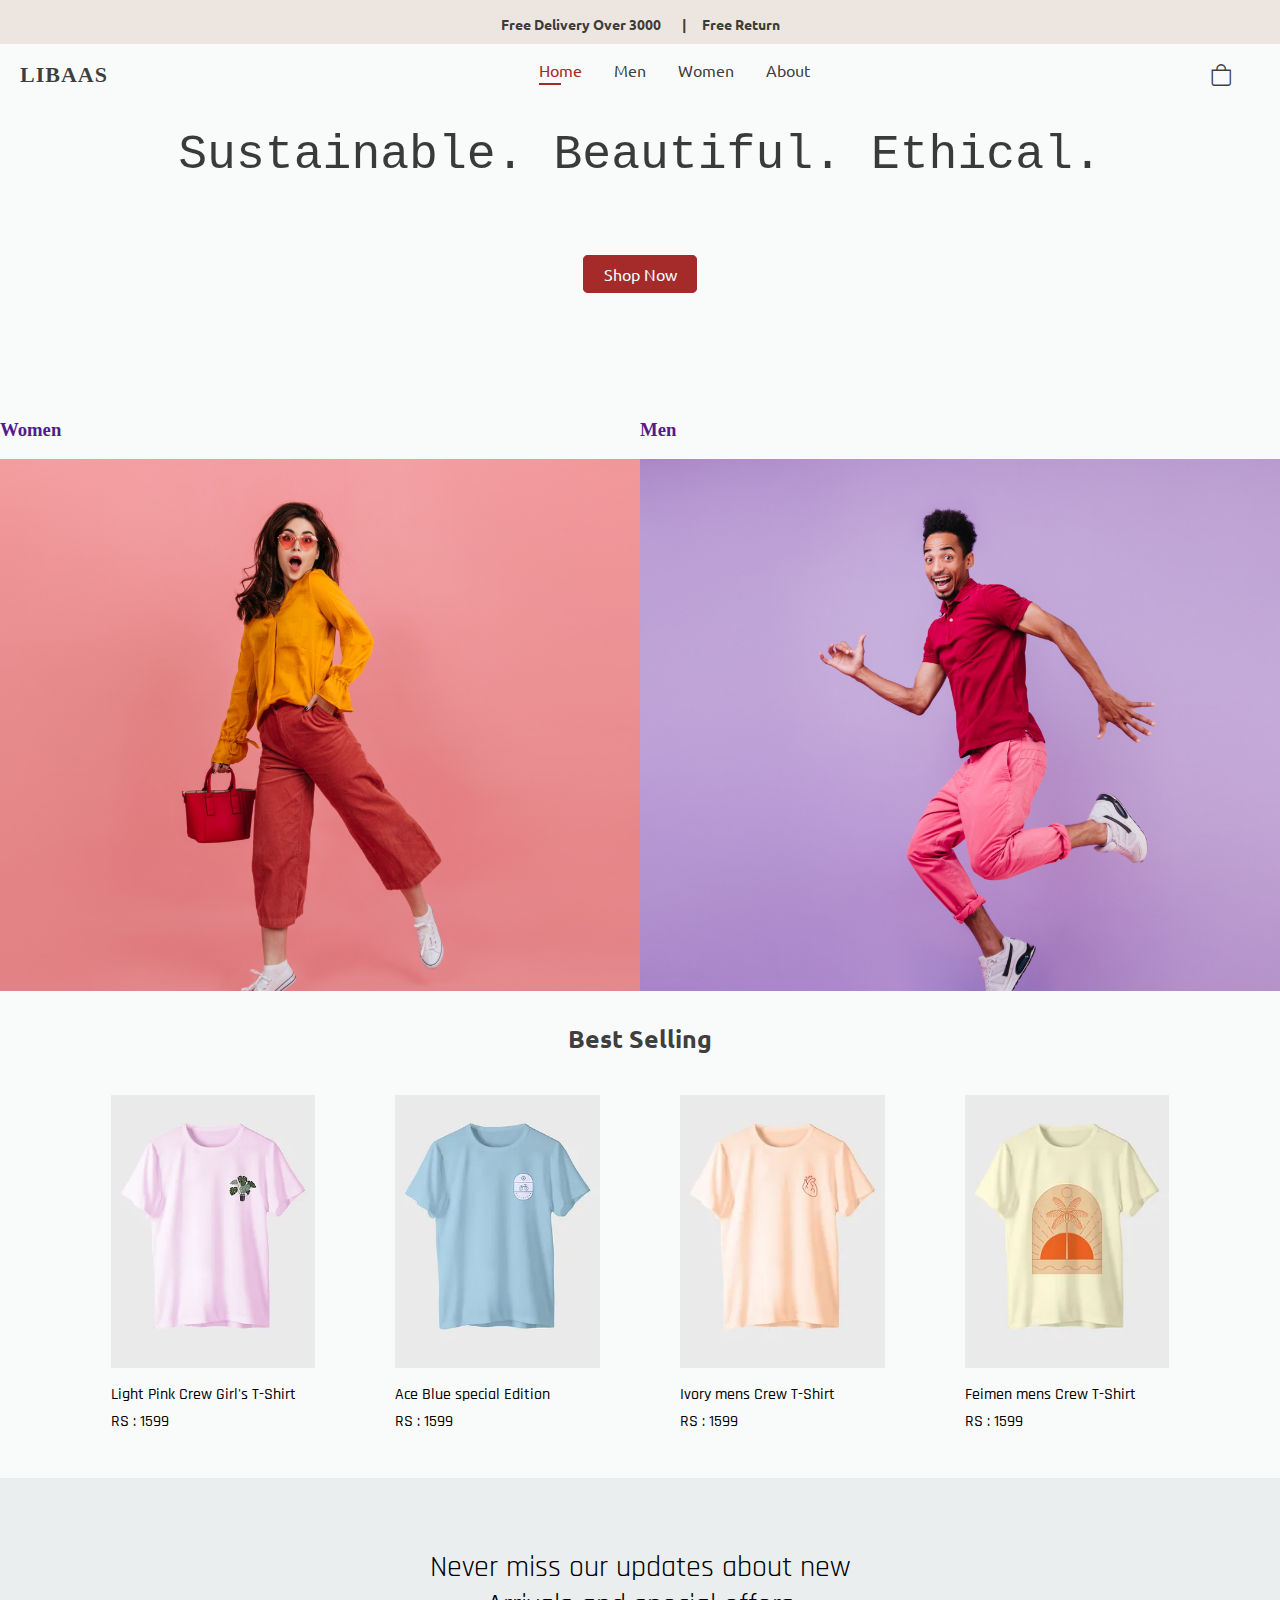
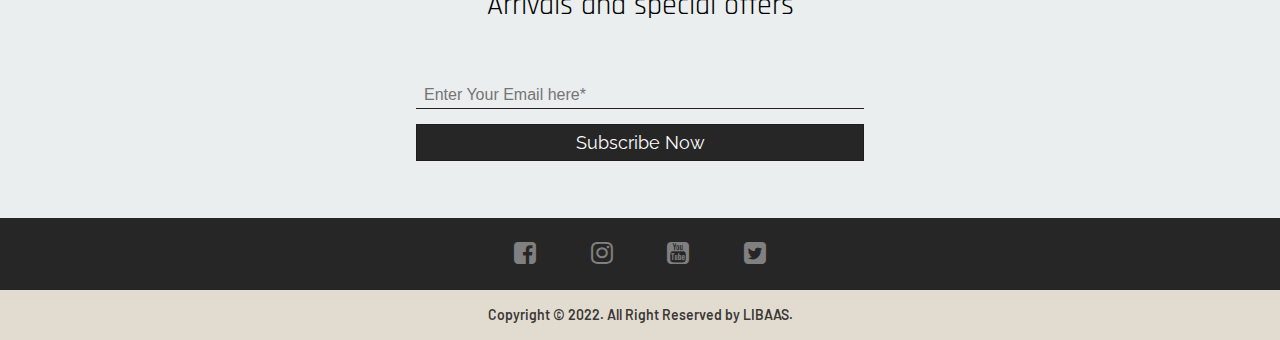
==== index.html @ 59c82730 "testing commit" ====
<!DOCTYPE html>
<html lang="en">
<head>
    <meta charset="UTF-8">
    <meta http-equiv="X-UA-Compatible" content="IE=edge">
    <meta name="viewport" content="width=device-width, initial-scale=1.0">
    <link rel="stylesheet" href="/style/style.css">
    <link rel="preconnect" href="https://fonts.googleapis.com">
    <link rel="preconnect" href="https://fonts.gstatic.com" crossorigin>
    <link href="https://fonts.googleapis.com/css2?family=Rajdhani:wght@300;400;500&family=Ubuntu:ital,wght@0,300;0,400;1,300&display=swap" rel="stylesheet">
    
    <link rel="preconnect" href="https://fonts.googleapis.com">
    <link rel="preconnect" href="https://fonts.gstatic.com" crossorigin>
    <link href="https://fonts.googleapis.com/css2?family=Rajdhani:wght@300;400;500;600;700&display=swap" rel="stylesheet">
    <link rel="preconnect" href="https://fonts.googleapis.com">
    <link rel="preconnect" href="https://fonts.googleapis.com">
    <link rel="preconnect" href="https://fonts.gstatic.com" crossorigin>
    <link href="https://fonts.googleapis.com/css2?family=Raleway:wght@100;200;300;400&display=swap" rel="stylesheet">
    <link rel="preconnect" href="https://fonts.googleapis.com">
    <link rel="preconnect" href="https://fonts.gstatic.com" crossorigin>
    <link href="https://fonts.googleapis.com/css2?family=Barlow:wght@100;200&display=swap" rel="stylesheet">

      
    <title>Libaas </title>
     

     <link rel="stylesheet" href="https://stackpath.bootstrapcdn.com/font-awesome/4.7.0/css/font-awesome.min.css">
    <link rel="stylesheet" href="https://cdnjs.cloudflare.com/ajax/libs/font-awesome/4.7.0/css/font-awesome.min.css">

    <link rel="stylesheet" href="https://cdn.jsdelivr.net/npm/bootstrap-icons@1.7.2/font/bootstrap-icons.css"> 
</head>
<body>

    <!-- Header Section -->
            
    <header>   

    <section id="header">
        <section id="top-msg">
            <h3>
                Free Delivery Over 3000 &nbsp; &nbsp; &nbsp; | &nbsp; &nbsp; <a href="return_policy.html">Free Return</a>
            </h3>
        </section>
        <section id="navbar">
            
            <a id="logo" href="" onclick="window.location.reload(true)" style="letter-spacing:1px ;"> LIBAAS </a>
            <nav id="nav-menu">
                <ul>
                    <li class="nav-items" ><a class="home1" href="index.html">Home</a></li>
                    <li class="nav-items"><a href="men.html">Men</a></li>
                    <li class="nav-items"><a href="woman.html">Women</a></li>
                    <li class="nav-items"><a href="about.html">About</a></li>
                    <li class="nav-items" id="Nav-cart"><a href="#"><i class='bi bi-bag icon-large' ></i></a></li>
                    
                </ul>
            </nav>
           
        </section>

        </section>
    </header>   
    
            <!-- Mid Mag Section -->

        <section id="mid-msg">

            <article class="msg">
                <h1>Sustainable. Beautiful. Ethical.</h1>
            </article>
            
        </section>




        <section class="button">
            <div class="btn">

                <a href="">Shop Now</a>

            </div>
        </section>


<!-- Product Category Section -->

 
        <section id="Category">
            <div class="image">

                
                     <a href="">
                            <div class="category-name">
            
                                <h3>
                                    Women
                                </h3>
            
                            </div>
                            <div class="image-sec">

                                <div class="img">
    
                                    <img src="image/woman-main.jpg" alt="retry" style="width:100% ; height: 100%;">
                                     
                                </div>
                                <div class="image-heading">
                                    <p class="women-heading">Women</p>
                                </div>
                            </div>
                        </a>
                   
            </div>
            <div class="image">

                
                <a href="">
                    <div class="category-name">
                     <h3>
                         Men
                     </h3>
                 </div>
                 <div class="image-sec">

                     <div class="img">
 
                                 <img src="image/man-main.jpg" alt="retry" style="width:100%; height:100% ;">
                             </div>
                             
                             <div class="image-heading"  >
                                 <p class="men-heading">Men</p>
                             </div>
                 </div>
                        </a>

            </div>

        </section>

<!-- Product Sale Section -->

        <section id="Product-Best-Sale-Section">
            <h2>Best Selling</h2>
            <div class="product-container">

                <div class="product-card" >
                   <a href=""> <img src="image/b1.webp" alt="" class="product-img">
                   </a>
                   <p class="product-detail">Light Pink Crew Girl's T-Shirt</p>
                   <p class="product-price">RS :&nbsp;1599</p>
                </div>

                <div class="product-card" >
                    <a href=""> <img src="image/a7.webp" alt="" class="product-img">
                    </a>
                    <p class="product-detail">Ace Blue special Edition</p>
                    <p class="product-price">RS :&nbsp;1599</p>
                 </div>

                 <div class="product-card" >
                    <a href=""> <img src="image/a3.webp" alt="" class="product-img">
                    </a>
                    <p class="product-detail">Ivory mens Crew T-Shirt</p>
                    <p class="product-price">RS :&nbsp;1599</p>
                 </div>

                 <div class="product-card" >
                    <a href=""> <img src="image/a4.webp" alt="" class="product-img">
                    </a>
                    <p class="product-detail">Feimen mens Crew T-Shirt</p>
                    <p class="product-price">RS :&nbsp;1599</p>
                    <p id="Muneeb"></p>
                 </div>
            </div>
        </section>



<!-- Footer Section -->



        <footer>

            <section id="footer-top">
              
                <section id="footer-top1">
                    <div class="msg">
                        <p class="p1">Never miss our updates about new </p>
                        <p class="p2">Arrivals and special offers</p>
                    </div>
                    <div class="form">
                        <form action="">
                            <input type="email" class="email" placeholder="Enter Your Email here* " >
                            <br>
                            <input type="button" value="Subscribe Now" class="button">
                        </form>
                    </div>
                </section>

                
                
                
                
            </section>

            <section id="footer-mid">
                <div class="footer-items">
                     
                        <a href="https://www.facebook.com/" target="_blank"  ><i class="fa fa-facebook-square"></i></a>
                        <a href="https://www.instagram.com/" target="_blank" ><i class="fa fa-instagram"></i></a>
                        <a href="https://www.youtube.com/" target="_blank" ><i class="fa fa-youtube-square"></i></a>
                        <a href="https://twitter.com/" target="_blank" ><i class="fa fa-twitter-square"></i></a>
                    
                </div>
            </section>


            <section id="footer-end">
                <div class="footer-web-develop">
                    <p>Copyright &copy 2022. All Right Reserved by LIBAAS.</p>
                </div>
            </section>

        </footer>
        
        <script>
            
       

        </script>


         
</body>
</html>
---- style/style.css ----
*{
    box-sizing: border-box;
    
}

body{
    margin: 0;
    padding: 0;
    background-color: #f9fafa;
    color: black;
    
}
::-webkit-scrollbar{
    width: 8px;
    height: 10px;
    /* width: ; */
}
::-webkit-scrollbar-thumb {
    background: #888; 
  }
::-webkit-scrollbar-track{
    background-color: #f9fafa;
}

                                             /* header message */


 #header{
    position:fixed;
    /* background:fixed; */
    z-index: 1;
    width: 100%;
 }
#top-msg{
    position: fixed;
    display: inline;
    width: 100%;
    top: 0;

    text-align: center;
    border: 1px solid transparent;
    align-items: center;
    background: rgb(237 229 223);
    z-index: 1;
} 
#top-msg h3{
    
    
    color: rgb(30, 29, 29,87%);
    font-size: 14px;
    font-weight: 600;
    /* font-family: 'Rajdhani', sans-serif; */
    font-family: 'Ubuntu', sans-serif;
}
#top-msg h3 a{
    text-decoration: none;
    color: rgb(30, 29, 29 ,87%) ;
    width: 100%;
}


                                            /* nav bar */


#navbar{
    display: flex;
    align-items: center;
    margin-top: 44px;
    background-color: #f9fafa;
    justify-content: center;
    position: fixed;
    width: 100%;
    z-index: 1;
}
#navbar #logo{

    /* margin-left: 14px; */
    text-decoration: none;
    font-weight: 900;
    color: rgb(30, 29, 29,87%) ;
    font-size: 22px;
    padding-left: 20px;
}
#navbar nav{

    display: flex;
    flex-direction: column;
    height: 100%;
    width: 100%;
    text-align: center;
}
#navbar #nav-menu ul{
    
    list-style-type: none;
    display: inline-block;
}

#navbar #nav-menu ul li{
    display: inline-block;
    margin-right: 28px;
    position: relative;
}
#navbar #nav-menu ul li a{
    text-decoration: none;
    color: rgb(30, 29, 29,87%) ;
    font-weight: 400;
    font-family: 'Ubuntu', sans-serif;
    transition: 0.3s ease;
}
 
 
#Nav-cart {

   float: right;
   right: 20px;
   font-size: 22px;
    
}

#navbar #nav-menu ul li a:hover ,
#navbar #nav-menu ul li .home1{  
    color: brown;
}

#navbar #nav-menu ul li .home1::after , 
#navbar #nav-menu ul li a:hover::after 
{

    content: "";
    height: 2px;
    width: 50%;
    background:brown;
    position: absolute;
    bottom: -4px;
    left: 0px;
    
}


#navbar #nav-menu #Nav-cart:hover{
    color: brown;

}


                                            /* Section Mid -msg*/


#mid-msg{
    top: 6em;
    position: absolute;
    width: 100%;
    text-align: center;
}
#mid-msg article{
    
    text-align: center;
    position: relative;
    
    width: 100%;
    
}
#mid-msg article h1{
    font-size: 3.7em;
    font-family: monospace;
    text-align: center;
    font-weight: 400;
    color: rgb(30, 29, 29,87%);
    align-items: center;
    width: 100%;
}
                                                  /* Top Button */

 
.button .btn{

    position: absolute;
    top: 16.5em;
     
    align-items: center;
    text-align: center;
    width: 100%;
}
.button .btn a{
    color: azure;
    text-decoration: none;
    text-align: center;
    padding-left: 1.2em;
    padding-right: 1.2em;
    padding-top: 0.5em;
    padding-bottom: 0.5em;
    border: 1px solid brown;
    border-radius: 5px;
    background-color: brown;
    font-family: 'Ubuntu', sans-serif;
}
.button .btn a:hover 
{
    color: rgb(253, 253, 253);
    background-color:#114511;
    border: 1px solid #114511;
    font-family: 'Ubuntu', sans-serif;
     
}
    

                                            /* Category */


#Category{
    top: 25em;
    display: flex;
    position: relative;
    overflow: hidden;
}

#Category .image{
    width: 50%;
    float: left;
    overflow: hidden;
    position: relative;
     
}
#Category .image a{
    overflow: hidden;
    text-decoration: none;
    position: relative;
    
    
}
#Category .image a .img{

    overflow: hidden;
    width: 100%;
    height: 100%;

}
.image a .img img{
    transform:scale(1);
    transition: 1.1s ease;
     height: 100%;
     object-fit: cover;
     display: block;
     overflow: hidden;
}
.image a .image-sec:hover img{
    transform: scale(1.1);
}

                            /* heading over image  */


#Category .image a  .image-heading {
        
       display: grid;
       width: 100%;
       height: 100%;
       color: white;
        
        
       font-size: 32px;
       font-family: 'Rajdhani', sans-serif ;
       font-weight: 900;
       text-transform: capitalize;
       position: relative;
       bottom: 423px;
        
       transition: 0.5;
       transition: opacity .2s, visibility .2s;
       opacity: 0;
       visibility: hidden;
       justify-content: center;
       align-items: center;
       width: 100%;
       background-color: rgba(0, 0, 0, 0.5);
       align-content: center;
}
.image-heading .men-heading{
    left:1em;
    width: 100%;
}
.image-heading .women-heading{
    right: 4px;
    width: 100%;
}
#Category .image .image-sec:hover .image-heading{
    opacity: 1;
    visibility: visible;
}
.image-sec{
    overflow: hidden;
    height: 100%;
    width: 100%;
}


                                              /* Product-Best Selling Section */


#Product-Best-Sale-Section{
    position: relative;
    overflow: hidden;
    top: 410px;
    
}                                              
#Product-Best-Sale-Section h2{
    text-align: center;
    width: 100%;
    font-family: 'Ubuntu', sans-serif;
    font-size: 25px;
    font-weight: 800;
    color:rgb(30, 29, 29,87%) ;
    justify-content: center;
}
#Product-Best-Sale-Section .product-container{
    padding: 0 3%;
    display: flex;
    margin:40px 0;
    /* margin-left: 6%;
    margin-right: 6%; */
    align-items: center;
    justify-content: center;
    overflow: hidden;
    flex-wrap: wrap;
}

#Product-Best-Sale-Section .product-container .product-card{

    flex: 0 0 auto;
    width: 17%;
    /* height: 450px; */
    margin: 0px 40px;
    cursor: pointer;
    overflow: hidden;
}

#Product-Best-Sale-Section .product-container .product-card a{
    overflow: hidden;
    display: block;
}

#Product-Best-Sale-Section .product-container .product-card .product-img {
    position: relative;
    width: 100%;
    
    overflow: hidden;
    transform:scale(1);
    transition: 0.5s ease-in-out;
    object-fit: cover;
    display: block;
}

#Product-Best-Sale-Section .product-container .product-card:hover .product-img{

    transform: scale(1.2);

}

#Product-Best-Sale-Section .product-container .product-card p{

   font-family: 'Rajdhani';
   font-weight: 500;
    

}
.product-price{
   margin-top: -10px;
}

                                            /* Footer Section */




footer{
    position:relative;
    top: 25em;
    
}


                                            /*Footer top section  */
                                   

footer #footer-top .msg{
    text-align: center;
    
    height: auto;
    padding-top: 70px;
    margin-bottom: 20px;
}
footer .msg p{
    font-size: 30px;
    font-weight: 400;
    color: black;
    font-family: 'Rajdhani'; 
    margin: 0%;

}
#footer-top{
    width: 100%;
    height: 340px;
    background: #ebeeee;
}

                                         /* Footer Form Section */

footer .form{

    text-align: center;
    top: 30px;
    position: relative;

}


footer form .email{

    width: 35%;
    padding-top: 12px;
    padding-bottom: 4px;
    font-size: 16px;
    border-style: none;
    border-left:none ;
    border-right:none ;
    border-bottom:1px solid rgb(34, 34, 34) ;
    color: black;
    padding-left: 8px;
    background-color: #ebeeee ;
    outline: none;
}

footer form .email:hover::placeholder {
    transform: translateY(-3px);
    transition: all 0.1s linear;
}
 
 
 
footer .button{
    margin-top: 15px;
    padding-top:7px ;
    padding-bottom: 7px;
    text-align: center;
    width: 35%;
    font-size: 18px;
    font-weight: 400;
    font-family: 'Raleway', sans-serif;
    background-color: rgb(30, 29, 29,96%);
    color: white;
    border:1px solid rgb(30, 29, 29,96%) ;
    white-space: nowrap;
    transition: 1.5 ease-out 0s;
}
footer .button:hover{
    background-color: white;
    color: rgb(30, 29, 29,87%);
   
    transition: 0.5s ease-in-out;
}
 

                                                   /* footer mid Section */

footer #footer-mid{
    text-align: center;
    position: relative;
     width: 100%;
    justify-content: center;
    padding-top: 10px;
    padding-bottom: 10px;
    background-color: rgb(30, 29, 29,96%);
}
#footer-mid .footer-items{
    width:100%;
    margin-top:1%;
    margin-bottom: 1%;
    color:gray;
    font-size:0.8em;
}

#footer-mid .footer-items a{
    text-decoration:none;
    color:gray;
    transition:0.5s;
}
#footer-mid .footer-items a:hover{
    color: #fff;
    
}
#footer-mid .footer-items a i{
    font-size:2em;
    margin-left: 2%;
    margin-right: 2%;
}


                                        /* Footer End Section */

                                        
#footer-end{
text-align: center;
justify-content: center;
padding: 0.2% 0%;
width: 100%;
background-color: rgb(226,219,208);
}
#footer-end .footer-web-develop{
color: rgb(30, 29, 29,87%);
font-size: 14px;
font-family: 'Barlow', sans-serif;
font-weight: 600;
}
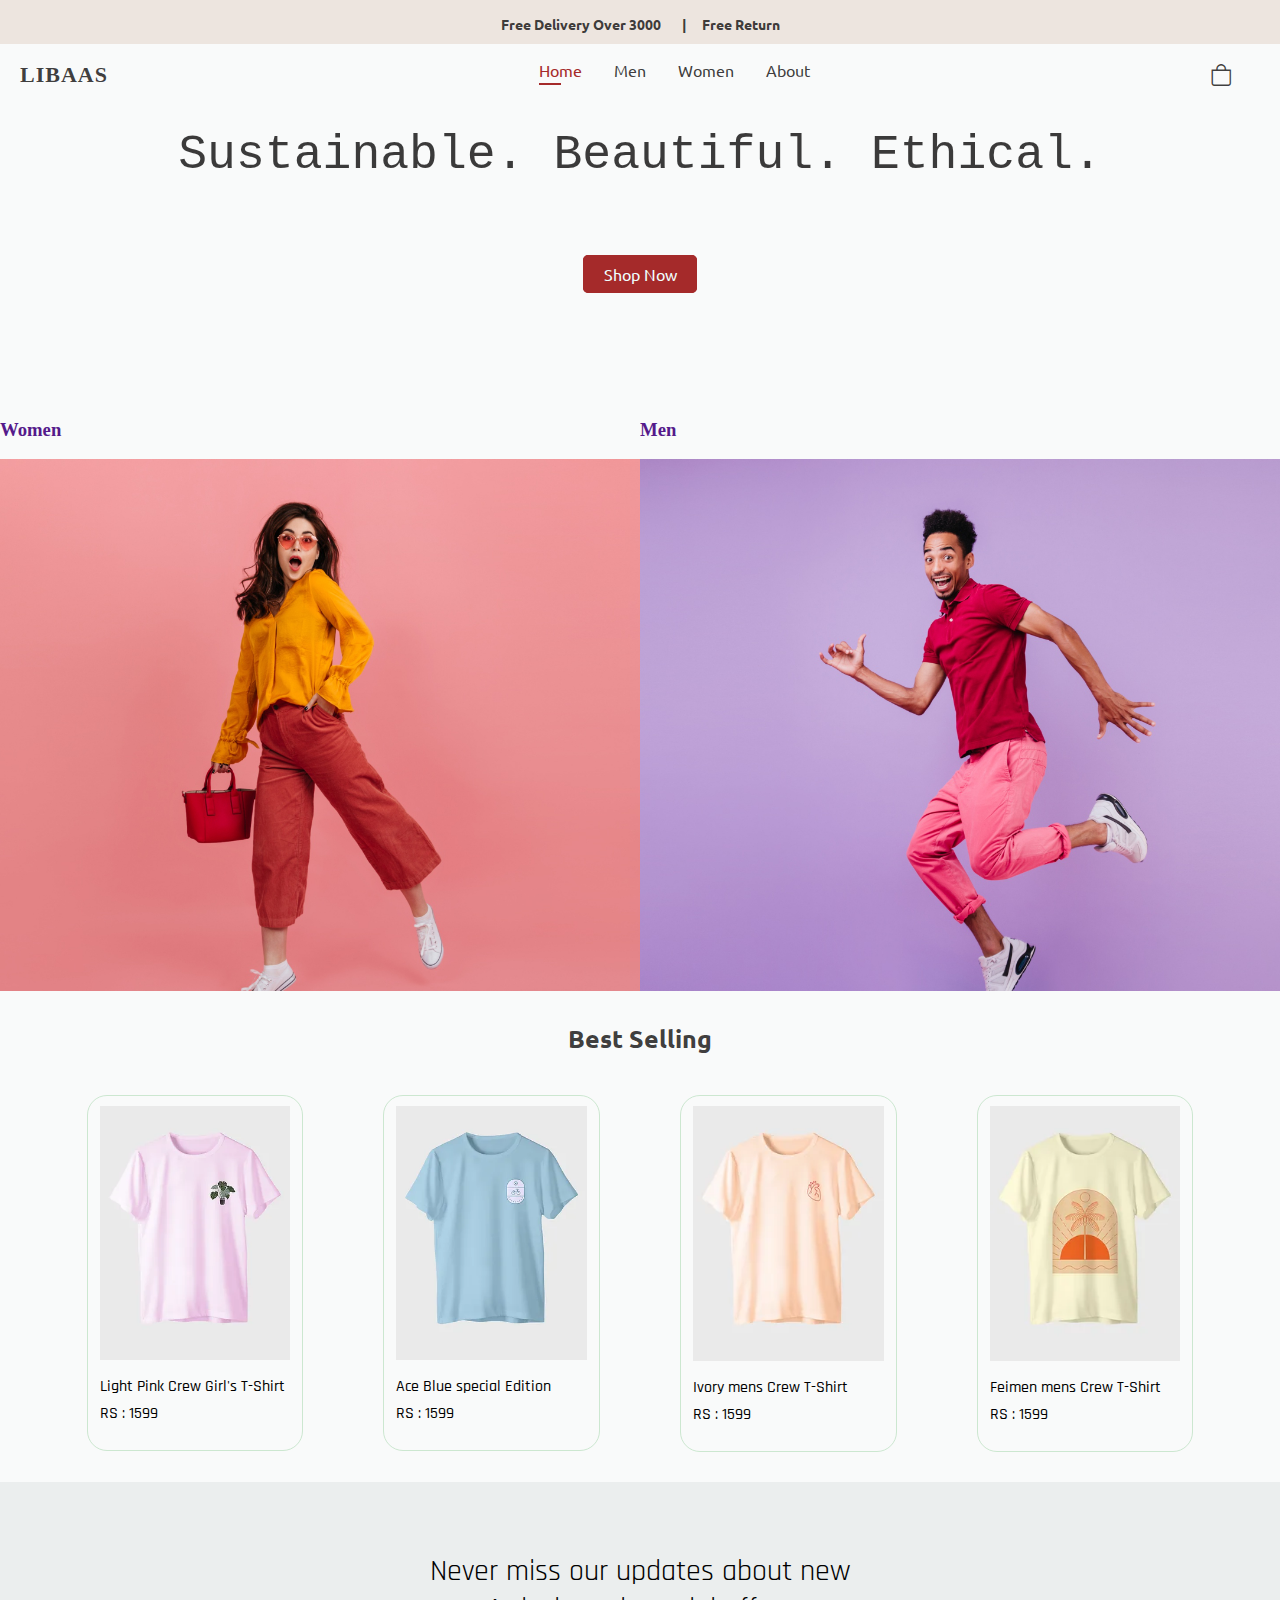
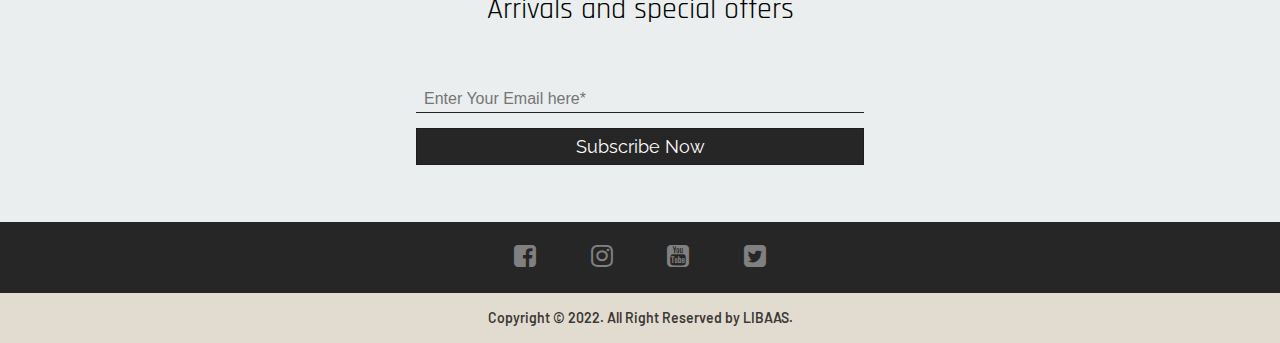
==== commit 56ec0deb: "commit" ====
--- a/index.html
+++ b/index.html
@@ -144,10 +144,13 @@
             <div class="product-container">
 
                 <div class="product-card" >
-                   <a href=""> <img src="image/b1.webp" alt="" class="product-img">
-                   </a>
-                   <p class="product-detail">Light Pink Crew Girl's T-Shirt</p>
-                   <p class="product-price">RS :&nbsp;1599</p>
+                    <a href=""> <img src="image/b1.webp" alt="" class="product-img">
+                    </a>
+                    
+                        
+                        <p class="product-detail">Light Pink Crew Girl's T-Shirt</p>
+                       <p class="product-price">RS :&nbsp;1599</p>
+                   
                 </div>
 
                 <div class="product-card" >
--- a/style/style.css
+++ b/style/style.css
@@ -322,16 +322,23 @@
     justify-content: center;
     overflow: hidden;
     flex-wrap: wrap;
+    width: 100%;
 }
 
 #Product-Best-Sale-Section .product-container .product-card{
-
-    flex: 0 0 auto;
-    width: 17%;
-    /* height: 450px; */
+ 
+    /* flex: 0 0 auto; */
+    width: 18%;
+    
+    /* min-width: 150px; */
     margin: 0px 40px;
     cursor: pointer;
     overflow: hidden;
+    border: 1px solid #cce7d0;
+    border-radius: 20px;
+    padding: 10px 12px;
+     
+    
 }
 
 #Product-Best-Sale-Section .product-container .product-card a{
@@ -352,7 +359,9 @@
 
 #Product-Best-Sale-Section .product-container .product-card:hover .product-img{
 
+   
     transform: scale(1.2);
+    
 
 }
 
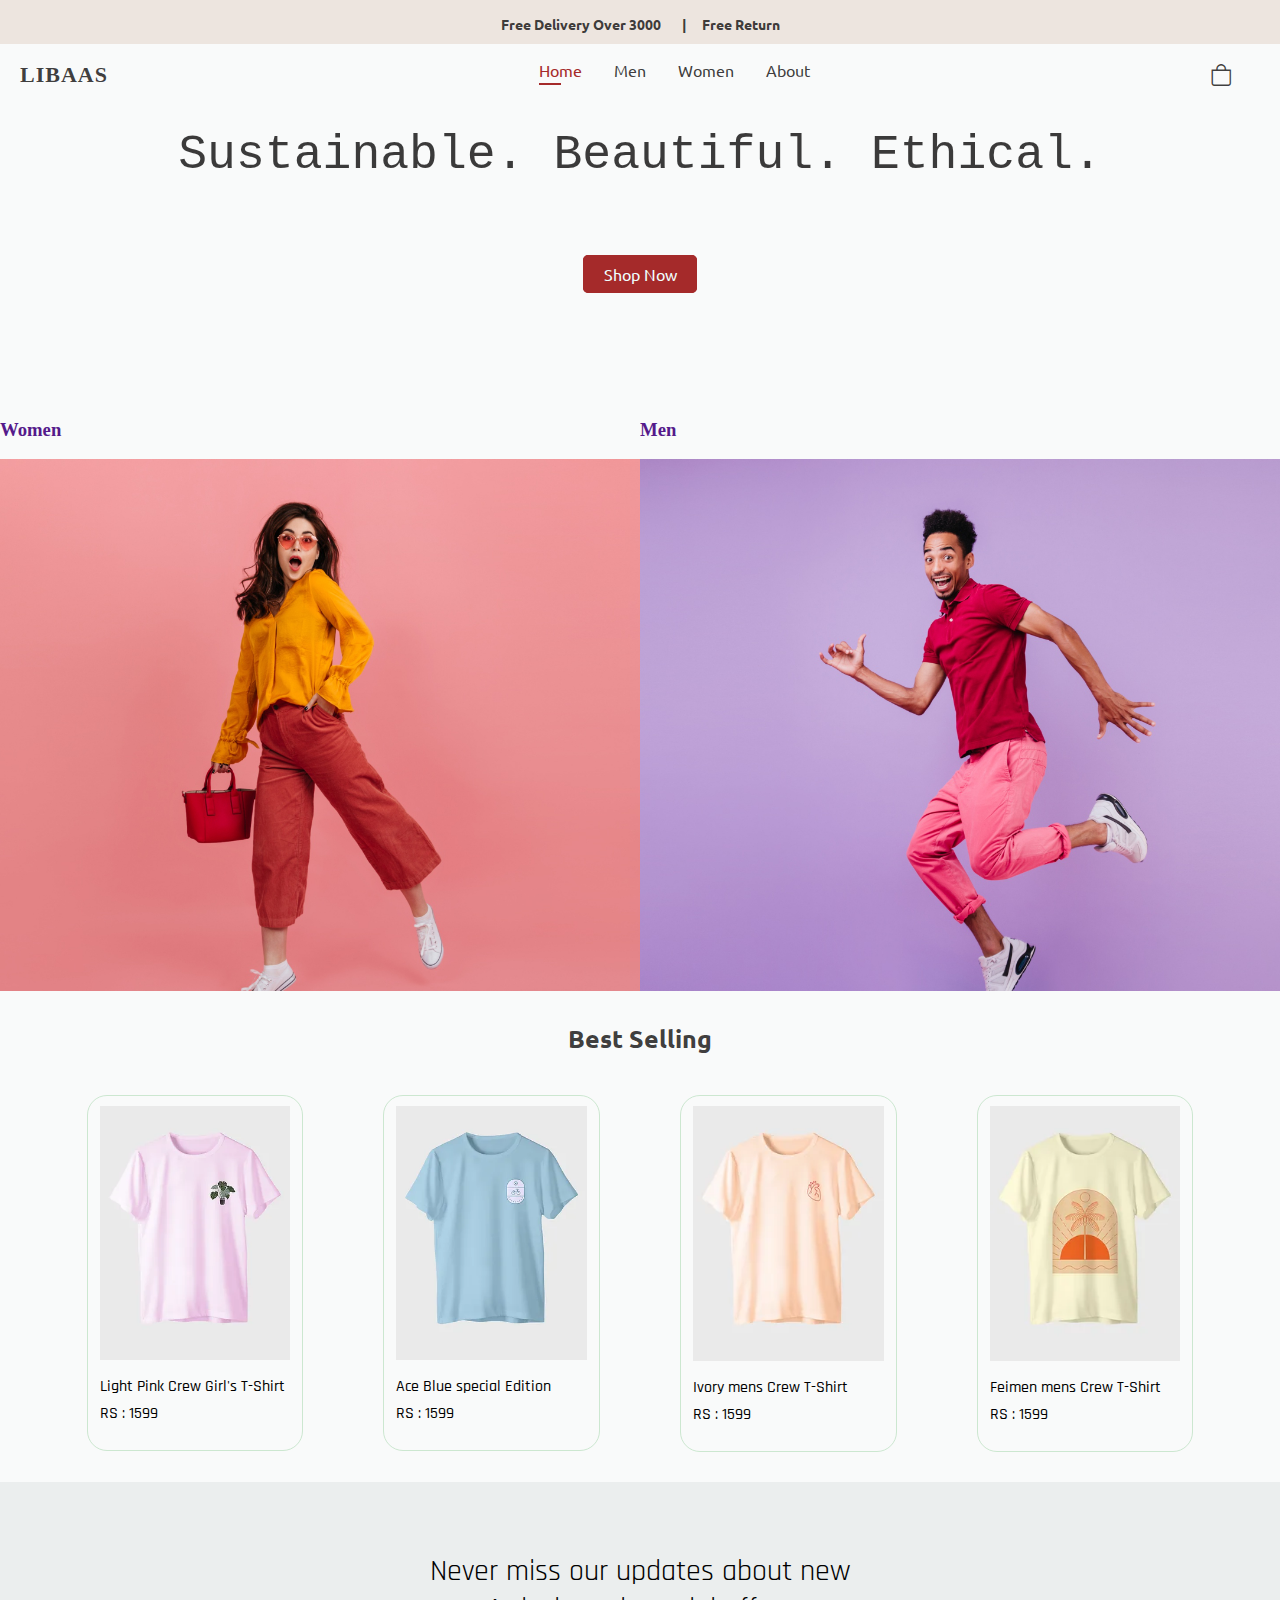
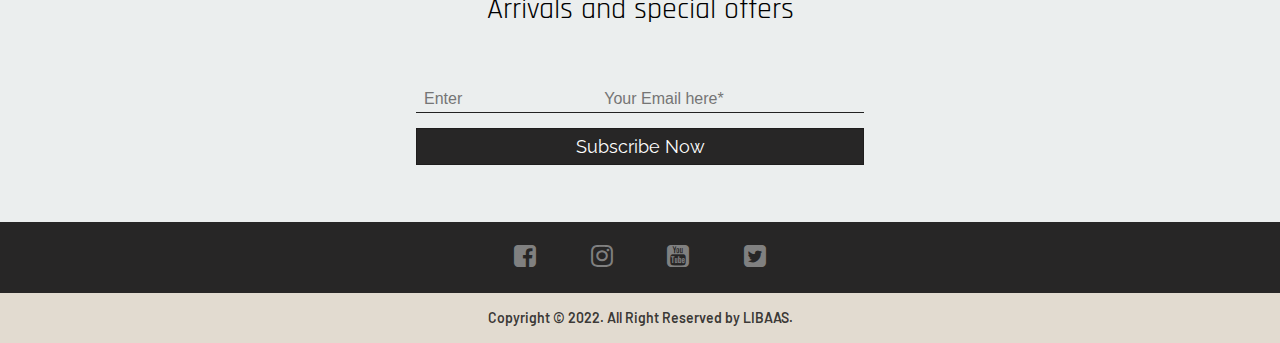
==== commit 0430c053: "now" ====
--- a/index.html
+++ b/index.html
@@ -1,73 +1,86 @@
 <!DOCTYPE html>
 <html lang="en">
-<head>
-    <meta charset="UTF-8">
-    <meta http-equiv="X-UA-Compatible" content="IE=edge">
-    <meta name="viewport" content="width=device-width, initial-scale=1.0">
-    <link rel="stylesheet" href="/style/style.css">
-    <link rel="preconnect" href="https://fonts.googleapis.com">
-    <link rel="preconnect" href="https://fonts.gstatic.com" crossorigin>
-    <link href="https://fonts.googleapis.com/css2?family=Rajdhani:wght@300;400;500&family=Ubuntu:ital,wght@0,300;0,400;1,300&display=swap" rel="stylesheet">
-    
-    <link rel="preconnect" href="https://fonts.googleapis.com">
-    <link rel="preconnect" href="https://fonts.gstatic.com" crossorigin>
-    <link href="https://fonts.googleapis.com/css2?family=Rajdhani:wght@300;400;500;600;700&display=swap" rel="stylesheet">
-    <link rel="preconnect" href="https://fonts.googleapis.com">
-    <link rel="preconnect" href="https://fonts.googleapis.com">
-    <link rel="preconnect" href="https://fonts.gstatic.com" crossorigin>
-    <link href="https://fonts.googleapis.com/css2?family=Raleway:wght@100;200;300;400&display=swap" rel="stylesheet">
-    <link rel="preconnect" href="https://fonts.googleapis.com">
-    <link rel="preconnect" href="https://fonts.gstatic.com" crossorigin>
-    <link href="https://fonts.googleapis.com/css2?family=Barlow:wght@100;200&display=swap" rel="stylesheet">
-
-      
-    <title>Libaas </title>
-     
-
-     <link rel="stylesheet" href="https://stackpath.bootstrapcdn.com/font-awesome/4.7.0/css/font-awesome.min.css">
-    <link rel="stylesheet" href="https://cdnjs.cloudflare.com/ajax/libs/font-awesome/4.7.0/css/font-awesome.min.css">
-
-    <link rel="stylesheet" href="https://cdn.jsdelivr.net/npm/bootstrap-icons@1.7.2/font/bootstrap-icons.css"> 
-</head>
-<body>
-
-    <!-- Header Section -->
-            
-    <header>   
-
-    <section id="header">
-        <section id="top-msg">
-            <h3>
-                Free Delivery Over 3000 &nbsp; &nbsp; &nbsp; | &nbsp; &nbsp; <a href="return_policy.html">Free Return</a>
-            </h3>
-        </section>
-        <section id="navbar">
-            
-            <a id="logo" href="" onclick="window.location.reload(true)" style="letter-spacing:1px ;"> LIBAAS </a>
-            <nav id="nav-menu">
-                <ul>
-                    <li class="nav-items" ><a class="home1" href="index.html">Home</a></li>
-                    <li class="nav-items"><a href="men.html">Men</a></li>
-                    <li class="nav-items"><a href="woman.html">Women</a></li>
-                    <li class="nav-items"><a href="about.html">About</a></li>
-                    <li class="nav-items" id="Nav-cart"><a href="#"><i class='bi bi-bag icon-large' ></i></a></li>
-                    
-                </ul>
-            </nav>
-           
-        </section>
-
-        </section>
-    </header>   
-    
-            <!-- Mid Mag Section -->
+    <head>
+        <meta charset="UTF-8">
+        <meta http-equiv="X-UA-Compatible" content="IE=edge">
+        <meta name="viewport" content="width=device-width, initial-scale=1.0">
+        <link rel="stylesheet" href="/style/style.css">
+        <link rel="preconnect" href="https://fonts.googleapis.com">
+        <link rel="preconnect" href="https://fonts.gstatic.com" crossorigin>
+        <link
+            href="https://fonts.googleapis.com/css2?family=Rajdhani:wght@300;400;500&family=Ubuntu:ital,wght@0,300;0,400;1,300&display=swap"
+            rel="stylesheet">
+
+        <link rel="preconnect" href="https://fonts.googleapis.com">
+        <link rel="preconnect" href="https://fonts.gstatic.com" crossorigin>
+        <link
+            href="https://fonts.googleapis.com/css2?family=Rajdhani:wght@300;400;500;600;700&display=swap"
+            rel="stylesheet">
+        <link rel="preconnect" href="https://fonts.googleapis.com">
+        <link rel="preconnect" href="https://fonts.googleapis.com">
+        <link rel="preconnect" href="https://fonts.gstatic.com" crossorigin>
+        <link
+            href="https://fonts.googleapis.com/css2?family=Raleway:wght@100;200;300;400&display=swap"
+            rel="stylesheet">
+        <link rel="preconnect" href="https://fonts.googleapis.com">
+        <link rel="preconnect" href="https://fonts.gstatic.com" crossorigin>
+        <link
+            href="https://fonts.googleapis.com/css2?family=Barlow:wght@100;200&display=swap"
+            rel="stylesheet">
+
+
+        <title>Libaas </title>
+
+
+        <link rel="stylesheet"
+            href="https://stackpath.bootstrapcdn.com/font-awesome/4.7.0/css/font-awesome.min.css">
+        <link rel="stylesheet"
+            href="https://cdnjs.cloudflare.com/ajax/libs/font-awesome/4.7.0/css/font-awesome.min.css">
+        <link rel="stylesheet"
+            href="https://cdn.jsdelivr.net/npm/bootstrap-icons@1.7.2/font/bootstrap-icons.css">
+    </head>
+    <body>
+
+        <!-- Header Section -->
+
+        <header>
+
+            <section id="header">
+                <section id="top-msg">
+                    <h3>
+                        Free Delivery Over 3000 &nbsp; &nbsp; &nbsp; | &nbsp;
+                        &nbsp; <a href="return_policy.html">Free Return</a>
+                    </h3>
+                </section>
+                <section id="navbar">
+
+                    <a id="logo" href="" onclick="window.location.reload(true)"
+                        style="letter-spacing:1px ;"> LIBAAS </a>
+                    <nav id="nav-menu">
+                        <ul>
+                            <li class="nav-items"><a class="home1"
+                                    href="index.html">Home</a></li>
+                            <li class="nav-items"><a href="men.html">Men</a></li>
+                            <li class="nav-items"><a href="woman.html">Women</a></li>
+                            <li class="nav-items"><a href="about.html">About</a></li>
+                            <li class="nav-items" id="Nav-cart"><a href="#"><i
+                                        class='bi bi-bag icon-large'></i></a></li>
+                        </ul>
+                    </nav>
+
+                </section>
+
+            </section>
+        </header>
+
+        <!-- Mid Mag Section -->
 
         <section id="mid-msg">
 
             <article class="msg">
                 <h1>Sustainable. Beautiful. Ethical.</h1>
             </article>
-            
+
         </section>
 
 
@@ -82,111 +95,117 @@
         </section>
 
 
-<!-- Product Category Section -->
-
- 
+        <!-- Product Category Section -->
+
+
         <section id="Category">
             <div class="image">
 
-                
-                     <a href="">
-                            <div class="category-name">
-            
-                                <h3>
-                                    Women
-                                </h3>
-            
-                            </div>
-                            <div class="image-sec">
-
-                                <div class="img">
-    
-                                    <img src="image/woman-main.jpg" alt="retry" style="width:100% ; height: 100%;">
-                                     
-                                </div>
-                                <div class="image-heading">
-                                    <p class="women-heading">Women</p>
-                                </div>
-                            </div>
-                        </a>
-                   
-            </div>
-            <div class="image">
-
-                
+
                 <a href="">
                     <div class="category-name">
-                     <h3>
-                         Men
-                     </h3>
-                 </div>
-                 <div class="image-sec">
-
-                     <div class="img">
- 
-                                 <img src="image/man-main.jpg" alt="retry" style="width:100%; height:100% ;">
-                             </div>
-                             
-                             <div class="image-heading"  >
-                                 <p class="men-heading">Men</p>
-                             </div>
-                 </div>
-                        </a>
-
-            </div>
-
-        </section>
-
-<!-- Product Sale Section -->
+
+                        <h3>
+                            Women
+                        </h3>
+
+                    </div>
+                    <div class="image-sec">
+
+                        <div class="img">
+
+                            <img src="image/woman-main.jpg" alt="retry"
+                                style="width:100% ; height: 100%;">
+
+                        </div>
+                        <div class="image-heading">
+                            <p class="women-heading">Women</p>
+                        </div>
+                    </div>
+                </a>
+
+            </div>
+            <div class="image">
+
+
+                <a href="">
+                    <div class="category-name">
+                        <h3>
+                            Men
+                        </h3>
+                    </div>
+                    <div class="image-sec">
+
+                        <div class="img">
+
+                            <img src="image/man-main.jpg" alt="retry"
+                                style="width:100%; height:100% ;">
+                        </div>
+
+                        <div class="image-heading">
+                            <p class="men-heading">Men</p>
+                        </div>
+                    </div>
+                </a>
+
+            </div>
+
+        </section>
+
+        <!-- Product Sale Section -->
 
         <section id="Product-Best-Sale-Section">
             <h2>Best Selling</h2>
             <div class="product-container">
 
-                <div class="product-card" >
-                    <a href=""> <img src="image/b1.webp" alt="" class="product-img">
-                    </a>
-                    
-                        
-                        <p class="product-detail">Light Pink Crew Girl's T-Shirt</p>
-                       <p class="product-price">RS :&nbsp;1599</p>
-                   
-                </div>
-
-                <div class="product-card" >
-                    <a href=""> <img src="image/a7.webp" alt="" class="product-img">
+                <div class="product-card">
+                    <a href=""> <img src="image/b1.webp" alt=""
+                            class="product-img">
+                    </a>
+
+
+                    <p class="product-detail">Light Pink Crew Girl's T-Shirt</p>
+                    <p class="product-price">RS :&nbsp;1599</p>
+
+                </div>
+
+                <div class="product-card">
+                    <a href=""> <img src="image/a7.webp" alt=""
+                            class="product-img">
                     </a>
                     <p class="product-detail">Ace Blue special Edition</p>
                     <p class="product-price">RS :&nbsp;1599</p>
-                 </div>
-
-                 <div class="product-card" >
-                    <a href=""> <img src="image/a3.webp" alt="" class="product-img">
+                </div>
+
+                <div class="product-card">
+                    <a href=""> <img src="image/a3.webp" alt=""
+                            class="product-img">
                     </a>
                     <p class="product-detail">Ivory mens Crew T-Shirt</p>
                     <p class="product-price">RS :&nbsp;1599</p>
-                 </div>
-
-                 <div class="product-card" >
-                    <a href=""> <img src="image/a4.webp" alt="" class="product-img">
+                </div>
+
+                <div class="product-card">
+                    <a href=""> <img src="image/a4.webp" alt=""
+                            class="product-img">
                     </a>
                     <p class="product-detail">Feimen mens Crew T-Shirt</p>
                     <p class="product-price">RS :&nbsp;1599</p>
                     <p id="Muneeb"></p>
-                 </div>
-            </div>
-        </section>
-
-
-
-<!-- Footer Section -->
+                </div>
+            </div>
+        </section>
+
+
+
+        <!-- Footer Section -->
 
 
 
         <footer>
 
             <section id="footer-top">
-              
+
                 <section id="footer-top1">
                     <div class="msg">
                         <p class="p1">Never miss our updates about new </p>
@@ -194,27 +213,33 @@
                     </div>
                     <div class="form">
                         <form action="">
-                            <input type="email" class="email" placeholder="Enter Your Email here* " >
+                            <input type="email" class="email" placeholder="Enter
+                                Your Email here* ">
                             <br>
-                            <input type="button" value="Subscribe Now" class="button">
+                            <input type="button" value="Subscribe Now"
+                                class="button">
                         </form>
                     </div>
                 </section>
 
-                
-                
-                
-                
+
+
+
+
             </section>
 
             <section id="footer-mid">
                 <div class="footer-items">
-                     
-                        <a href="https://www.facebook.com/" target="_blank"  ><i class="fa fa-facebook-square"></i></a>
-                        <a href="https://www.instagram.com/" target="_blank" ><i class="fa fa-instagram"></i></a>
-                        <a href="https://www.youtube.com/" target="_blank" ><i class="fa fa-youtube-square"></i></a>
-                        <a href="https://twitter.com/" target="_blank" ><i class="fa fa-twitter-square"></i></a>
-                    
+
+                    <a href="https://www.facebook.com/" target="_blank"><i
+                            class="fa fa-facebook-square"></i></a>
+                    <a href="https://www.instagram.com/" target="_blank"><i
+                            class="fa fa-instagram"></i></a>
+                    <a href="https://www.youtube.com/" target="_blank"><i
+                            class="fa fa-youtube-square"></i></a>
+                    <a href="https://twitter.com/" target="_blank"><i class="fa
+                            fa-twitter-square"></i></a>
+
                 </div>
             </section>
 
@@ -226,7 +251,7 @@
             </section>
 
         </footer>
-        
+
         <script>
             
        
@@ -234,6 +259,6 @@
         </script>
 
 
-         
-</body>
+
+    </body>
 </html>